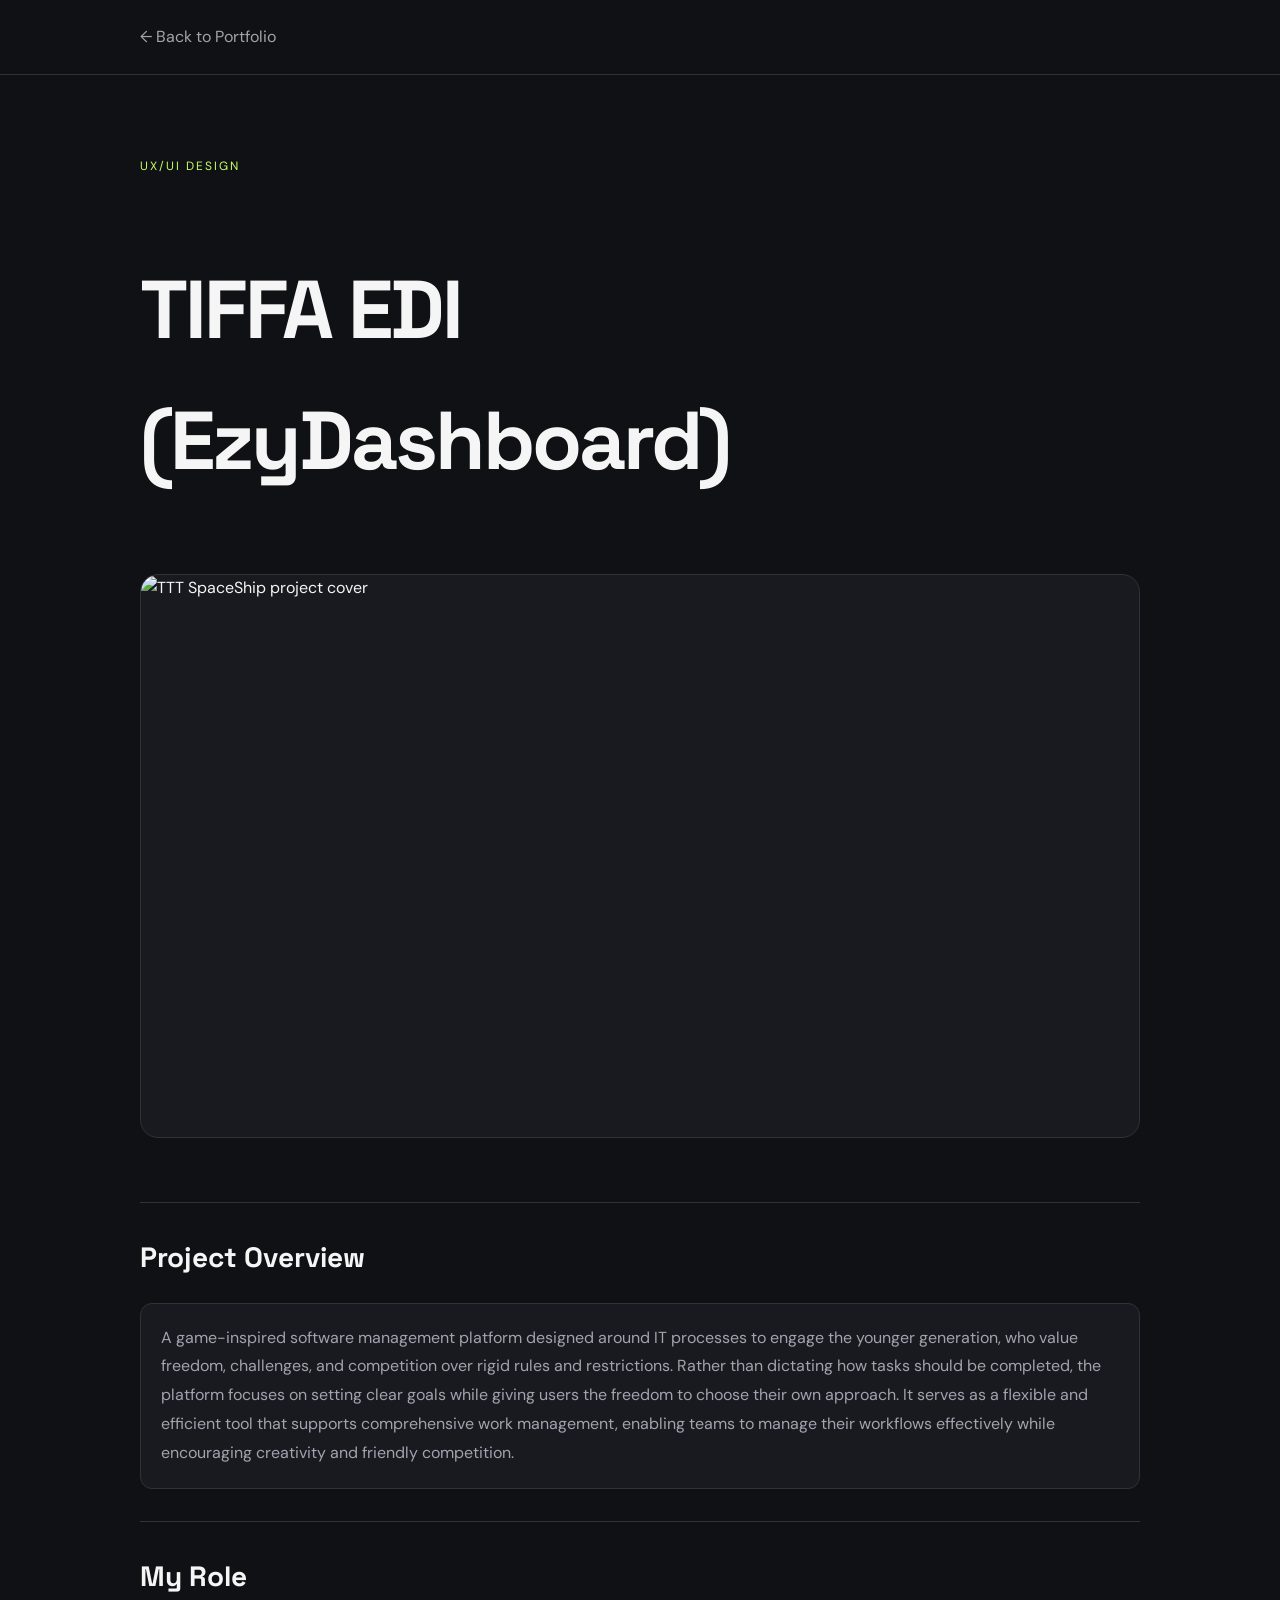
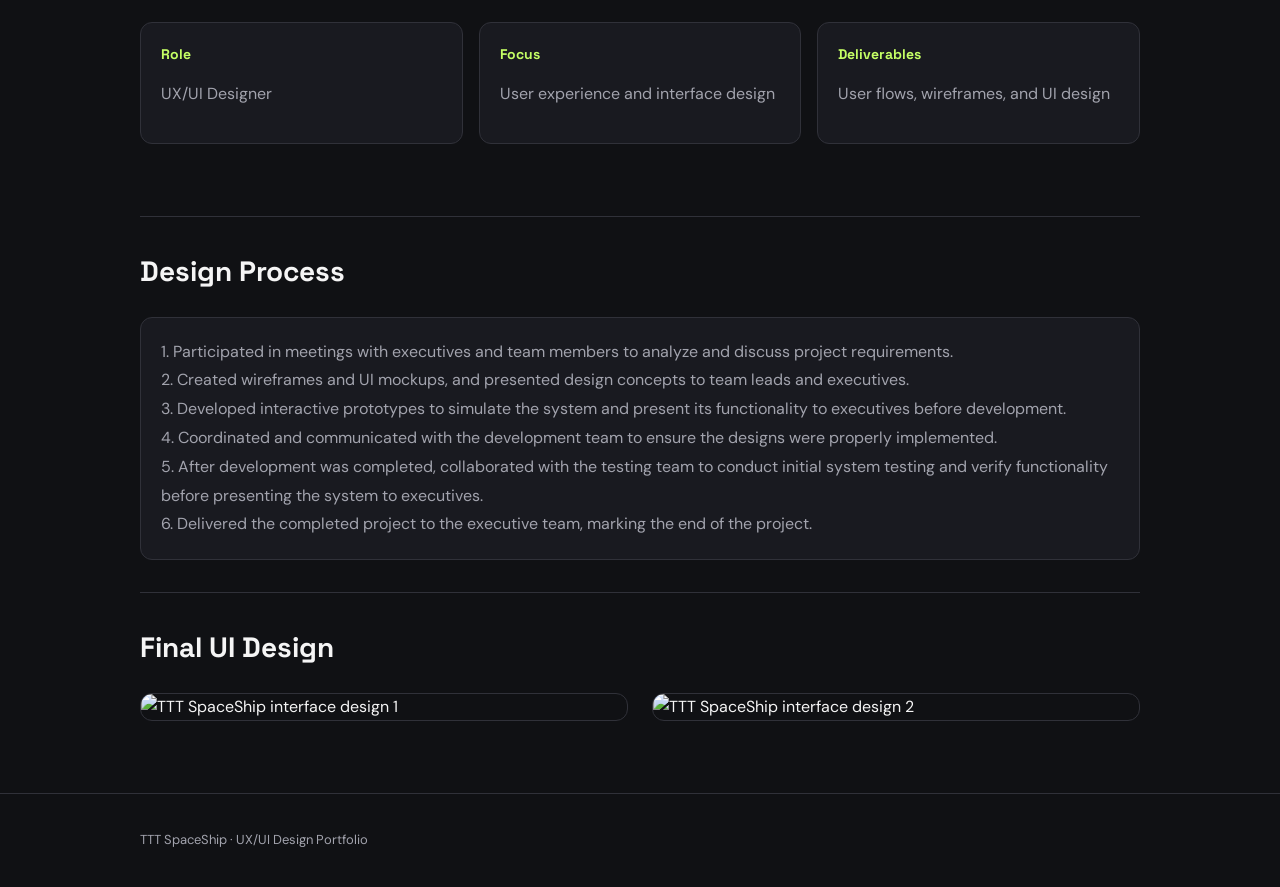
==== project/TiffaEDI.html @ abe0d2e6 "Create TiffaEDI.html" ====
<!DOCTYPE html>
<html lang="en">
<head>
  <meta charset="UTF-8">
  <meta name="viewport" content="width=device-width, initial-scale=1.0">
  
  <link rel="preconnect" href="https://fonts.googleapis.com">
  <link rel="preconnect" href="https://fonts.gstatic.com" crossorigin>
  <link href="https://fonts.googleapis.com/css2?family=DM+Sans:wght@400;500;600;700&family=Space+Grotesk:wght@400;500;600;700&display=swap" rel="stylesheet">


  <title>TIFFA EDI Project</title>

  <style>
    :root {
      --bg: #101114;
      --surface: #191a20;
      --text: #f5f5f5;
      --muted: #a2a3ad;
      --border: #303139;
      --accent: #c5ff65;
    }

    * {
      box-sizing: border-box;
    }
   
    body {
      margin: 0;
      font-family: "DM Sans", sans-serif;
      background: var(--bg);
      color: var(--text);
      line-height: 1.6;
    }


    a {
      color: inherit;
      text-decoration: none;
    }

    .container {
      width: min(1000px, 90%);
      margin: 0 auto;
    }

    .navbar {
      padding: 24px 0;
      border-bottom: 1px solid var(--border);
    }

    .back-link {
      color: var(--muted);
      transition: color .2s;
    }

    .back-link:hover {
      color: var(--accent);
    }

    .hero {
      padding: 70px 0 40px;
    }

    .eyebrow {
      color: var(--accent);
      font-size: 12px;
      letter-spacing: 2px;
      text-transform: uppercase;
    }

    h1,
    h2,
    h3 {
      font-family: "Space Grotesk", sans-serif;
    }

    h1 {
      font-size: clamp(42px, 7vw, 82px);
      letter-spacing: -3px;
      max-width: 850px;
    }

    h1 span {
      color: var(--accent);
    }
    
    h2 {
      margin-top: 0;
      font-size: 28px;
    }

    .intro {
      max-width: 680px;
      color: var(--muted);
      font-size: 17px;
    }

    .cover {
      margin: 36px 0 64px;
      overflow: hidden;
      border: 1px solid var(--border);
      border-radius: 18px;
      background: var(--surface);
    }

    .cover img {
      display: block;
      width: 100%;
      aspect-ratio: 16 / 9;
      object-fit: cover;
    }

    .section {
      padding: 32px 0;
      border-top: 1px solid var(--border);
    }

    .section p,
    .section li {
      color: var(--muted);
    }

    .details {
      display: grid;
      grid-template-columns: repeat(3, minmax(0, 1fr));
      gap: 16px;
    }

    
    .detail-card {
      padding: 20px;
      border: 1px solid var(--border);
      border-radius: 12px;
      background: var(--surface);
    
      transition:
        border-color 0.3s ease,
        box-shadow 0.3s ease,
        transform 0.3s ease,
        background 0.3s ease;
    }
    
    .detail-card:hover {
      border-color: var(--accent);
      background: rgba(197, 255, 101, 0.04);
    
      box-shadow:
        0 0 8px rgba(197, 255, 101, 0.16),
        0 0 20px rgba(197, 255, 101, 0.08);
    
      transform: translateY(-3px);
    }
    
    /* Project Overview */
    .overview-card p {
      margin: 0;
      color: var(--muted);
      line-height: 1.8;
    }


    .detail-card h3 {
      margin-top: 0;
      font-size: 14px;
      color: var(--accent);
    }
    
    .gallery {
      display: grid;
      grid-template-columns: repeat(2, minmax(0, 1fr));
      gap: 24px;
      align-items: start;
    }
    
    .gallery figure {
      margin: 0;
    }
    
    .gallery img {
      display: block;
      width: 100%;
      height: auto;
      border: 1px solid var(--border);
      border-radius: 12px;
    }

    .gallery figcaption {
      margin-top: 8px;
      color: var(--muted);
      font-size: 13px;
    }

    footer {
      padding: 36px 0;
      margin-top: 40px;
      border-top: 1px solid var(--border);
      color: var(--muted);
      font-size: 13px;
    }

    @media (max-width: 650px) {
      .gallery {
        grid-template-columns: 1fr;
      }
    }
  </style>
</head>

<body>

  <header class="navbar">
    <div class="container">
      <a class="back-link" href="../index.html">
        ← Back to Portfolio
      </a>
    </div>
  </header>

  <main class="container">

    <section class="hero">
      <p class="eyebrow">UX/UI Design</p>

      <h1>TIFFA EDI (EzyDashboard)</h1>
      <div class="cover">
        <img
          src="../images/ttt-spaceship-cover.jpg"
          alt="TTT SpaceShip project cover"
        >
      </div>

      <section class="section">
        <h2>Project Overview</h2>
      
        <div class="detail-card overview-card">
          <p>A game-inspired software management platform designed around IT processes to engage the younger generation, 
              who value freedom, challenges, and competition over rigid rules and restrictions. Rather than dictating how tasks should be completed, 
              the platform focuses on setting clear goals while giving users the freedom to choose their own approach. It serves as a flexible and efficient 
              tool that supports comprehensive work management, enabling teams to manage their workflows effectively while encouraging creativity 
              and friendly competition.
            </p>
        </div>
      </section>

      <section class="section">
        <h2>My Role</h2>
        <div class="details">
          <div class="detail-card">
            <h3>Role</h3>
            <p>UX/UI Designer</p>
          </div>
  
          <div class="detail-card">
            <h3>Focus</h3>
            <p>User experience and interface design</p>
          </div>
  
          <div class="detail-card">
            <h3>Deliverables</h3>
            <p>User flows, wireframes, and UI design</p>
          </div>
        </div>
      </section>
    </section>

    <section class="section">
      <h2>Design Process</h2>
      <div class="detail-card overview-card">
        <p>
          1. Participated in meetings with executives and team members to analyze and discuss project requirements.<br>
          2. Created wireframes and UI mockups, and presented design concepts to team leads and executives.<br>
          3. Developed interactive prototypes to simulate the system and present its functionality to executives before development.<br>
          4. Coordinated and communicated with the development team to ensure the designs were properly implemented.<br>
          5. After development was completed, collaborated with the testing team to conduct initial system testing and verify functionality before presenting the system to executives.<br>
          6. Delivered the completed project to the executive team, marking the end of the project.<br>
        </p>
      </div>
    </section>
    
    <section class="section">
      <h2>Final UI Design</h2>
    
      <div class="gallery">
        <figure>
          <img
            src="../images/ttt-spaceship-ui-01.jpg"
            alt="TTT SpaceShip interface design 1"
            loading="lazy"
          >
        </figure>
    
        <figure>
          <img
            src="../images/ttt-spaceship-ui-02.jpg"
            alt="TTT SpaceShip interface design 2"
            loading="lazy"
          >
        </figure>
      </div>
    </section>

  </main>

  <footer>
    <div class="container">
      TTT SpaceShip · UX/UI Design Portfolio
    </div>
  </footer>

</body>
</html>
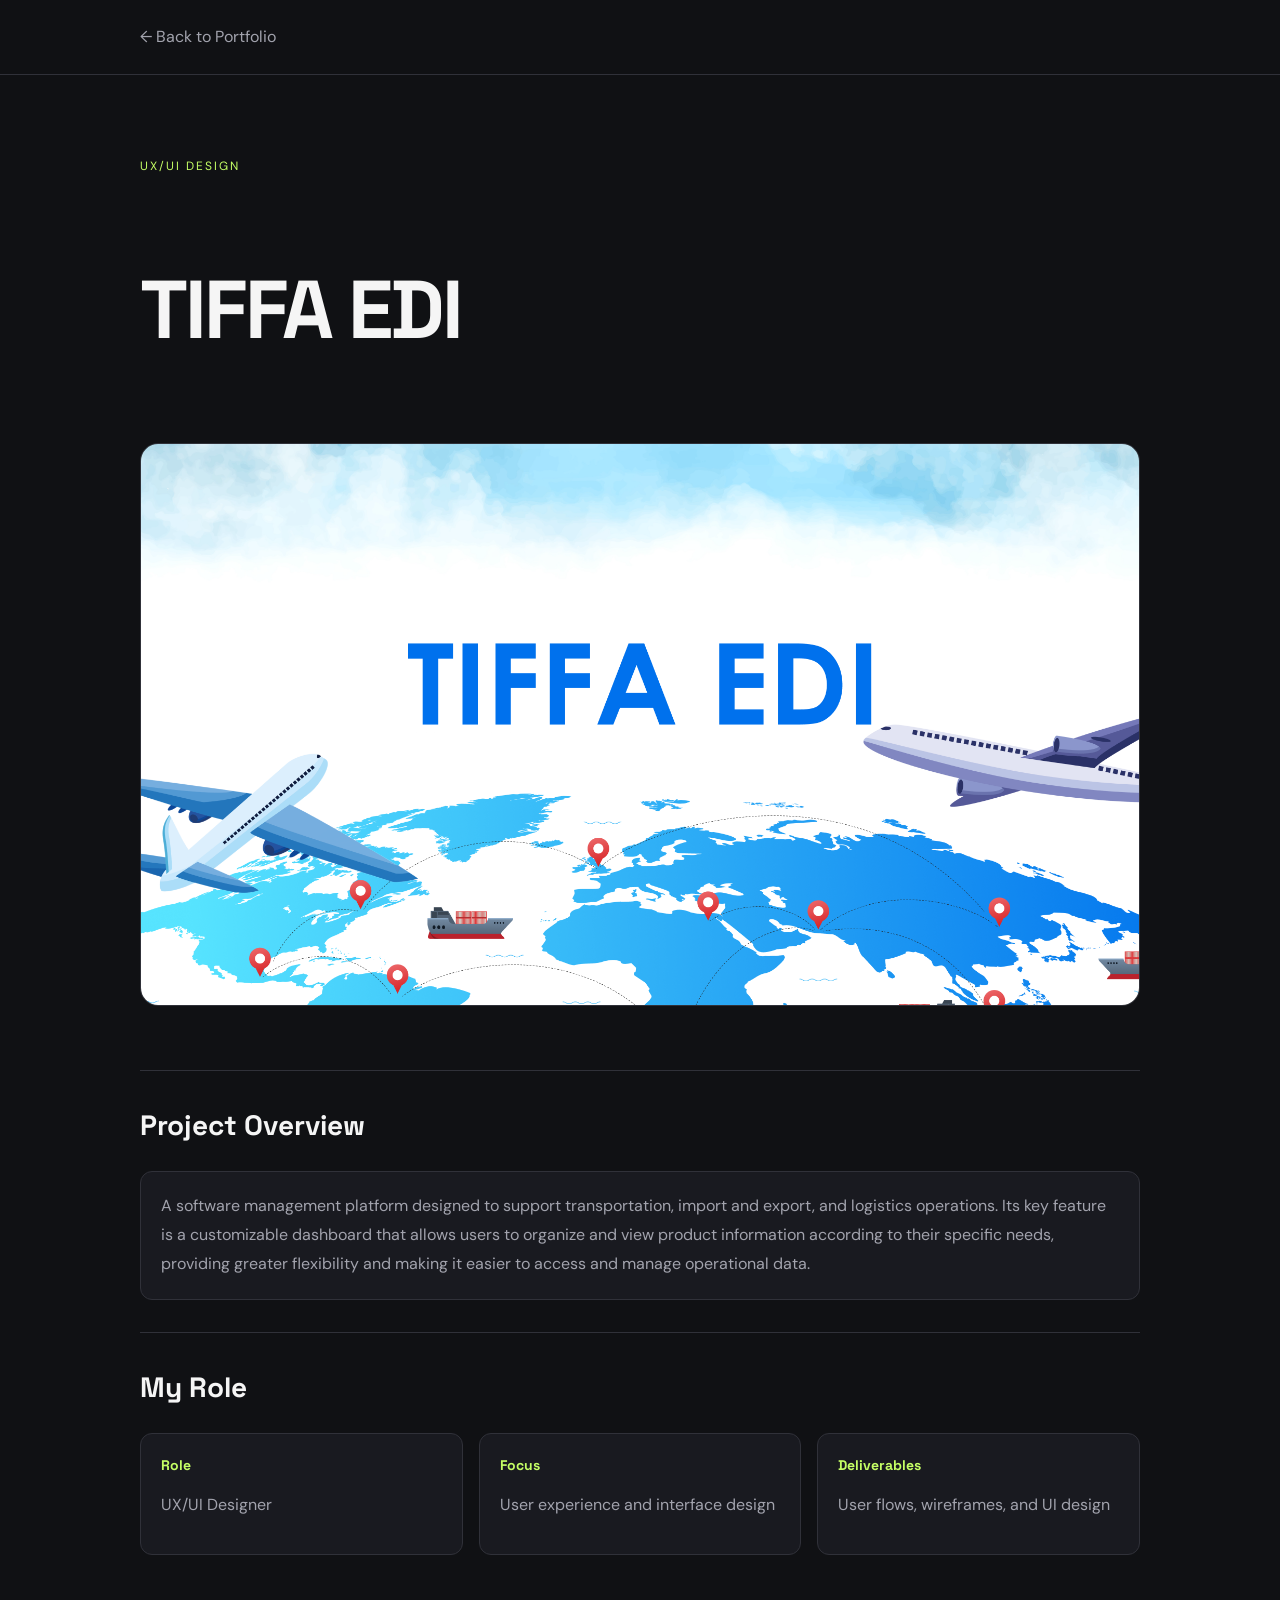
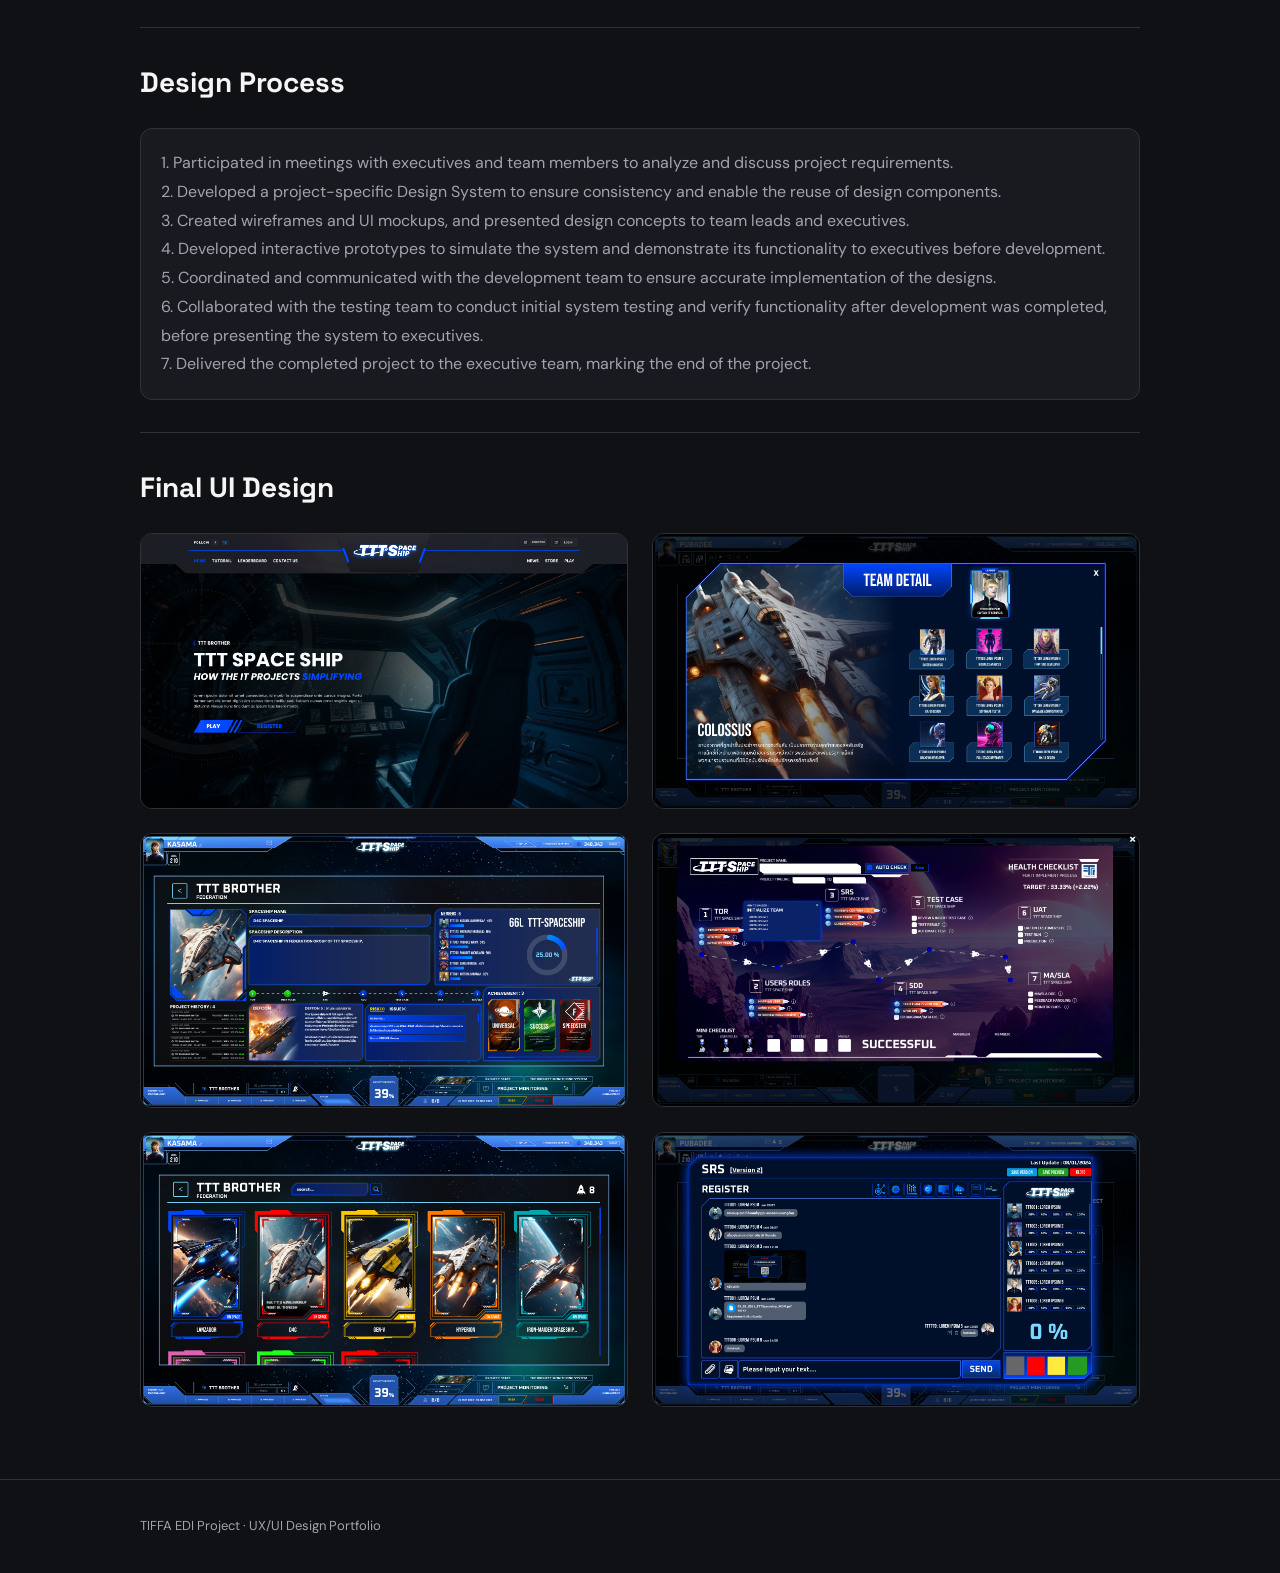
==== commit 0c6b5080: "Revise project title and update content for TiffaEDI Updated the project title and description to re" ====
--- a/project/TiffaEDI.html
+++ b/project/TiffaEDI.html
@@ -10,7 +10,7 @@
   <link href="https://fonts.googleapis.com/css2?family=DM+Sans:wght@400;500;600;700&family=Space+Grotesk:wght@400;500;600;700&display=swap" rel="stylesheet">
 
 
-  <title>TIFFA EDI Project</title>
+  <title>TTT SpaceShip Project</title>
 
   <style>
     :root {
@@ -223,11 +223,11 @@
     <section class="hero">
       <p class="eyebrow">UX/UI Design</p>
 
-      <h1>TIFFA EDI (EzyDashboard)</h1>
+      <h1>TIFFA EDI</h1>
       <div class="cover">
         <img
-          src="../images/ttt-spaceship-cover.jpg"
-          alt="TTT SpaceShip project cover"
+          src="../Images/CoverImg/TIFFAEDI.png"
+          alt="TiffaEDI Img cover"
         >
       </div>
 
@@ -235,11 +235,10 @@
         <h2>Project Overview</h2>
       
         <div class="detail-card overview-card">
-          <p>A game-inspired software management platform designed around IT processes to engage the younger generation, 
-              who value freedom, challenges, and competition over rigid rules and restrictions. Rather than dictating how tasks should be completed, 
-              the platform focuses on setting clear goals while giving users the freedom to choose their own approach. It serves as a flexible and efficient 
-              tool that supports comprehensive work management, enabling teams to manage their workflows effectively while encouraging creativity 
-              and friendly competition.
+          <p>A software management platform designed to support transportation, 
+            import and export, and logistics operations. Its key feature is a customizable dashboard 
+            that allows users to organize and view product information according to their specific needs, 
+            providing greater flexibility and making it easier to access and manage operational data.
             </p>
         </div>
       </section>
@@ -270,11 +269,12 @@
       <div class="detail-card overview-card">
         <p>
           1. Participated in meetings with executives and team members to analyze and discuss project requirements.<br>
-          2. Created wireframes and UI mockups, and presented design concepts to team leads and executives.<br>
-          3. Developed interactive prototypes to simulate the system and present its functionality to executives before development.<br>
-          4. Coordinated and communicated with the development team to ensure the designs were properly implemented.<br>
-          5. After development was completed, collaborated with the testing team to conduct initial system testing and verify functionality before presenting the system to executives.<br>
-          6. Delivered the completed project to the executive team, marking the end of the project.<br>
+          2. Developed a project-specific Design System to ensure consistency and enable the reuse of design components.<br>
+          3. Created wireframes and UI mockups, and presented design concepts to team leads and executives.<br>          
+          4. Developed interactive prototypes to simulate the system and demonstrate its functionality to executives before development.<br>         
+          5. Coordinated and communicated with the development team to ensure accurate implementation of the designs.<br>         
+          6. Collaborated with the testing team to conduct initial system testing and verify functionality after development was completed, before presenting the system to executives.<br>         
+          7. Delivered the completed project to the executive team, marking the end of the project.<br>
         </p>
       </div>
     </section>
@@ -285,7 +285,7 @@
       <div class="gallery">
         <figure>
           <img
-            src="../images/ttt-spaceship-ui-01.jpg"
+            src="../Images/projectSpaceShip/TTTSpaceship01.png"
             alt="TTT SpaceShip interface design 1"
             loading="lazy"
           >
@@ -293,8 +293,40 @@
     
         <figure>
           <img
-            src="../images/ttt-spaceship-ui-02.jpg"
+            src="../Images/projectSpaceShip/TTTSpaceship02.png"
             alt="TTT SpaceShip interface design 2"
+            loading="lazy"
+          >
+        </figure>
+
+        <figure>
+          <img
+            src="../Images/projectSpaceShip/TTTSpaceship03.png"
+            alt="TTT SpaceShip interface design 3"
+            loading="lazy"
+          >
+        </figure>
+
+        <figure>
+          <img
+            src="../Images/projectSpaceShip/TTTSpaceship04.png"
+            alt="TTT SpaceShip interface design 4"
+            loading="lazy"
+          >
+        </figure>
+
+        <figure>
+          <img
+            src="../Images/projectSpaceShip/TTTSpaceship05.png"
+            alt="TTT SpaceShip interface design 5"
+            loading="lazy"
+          >
+        </figure>
+
+        <figure>
+          <img
+            src="../Images/projectSpaceShip/TTTSpaceship06.png"
+            alt="TTT SpaceShip interface design 6"
             loading="lazy"
           >
         </figure>
@@ -305,7 +337,7 @@
 
   <footer>
     <div class="container">
-      TTT SpaceShip · UX/UI Design Portfolio
+      TIFFA EDI Project · UX/UI Design Portfolio
     </div>
   </footer>
 
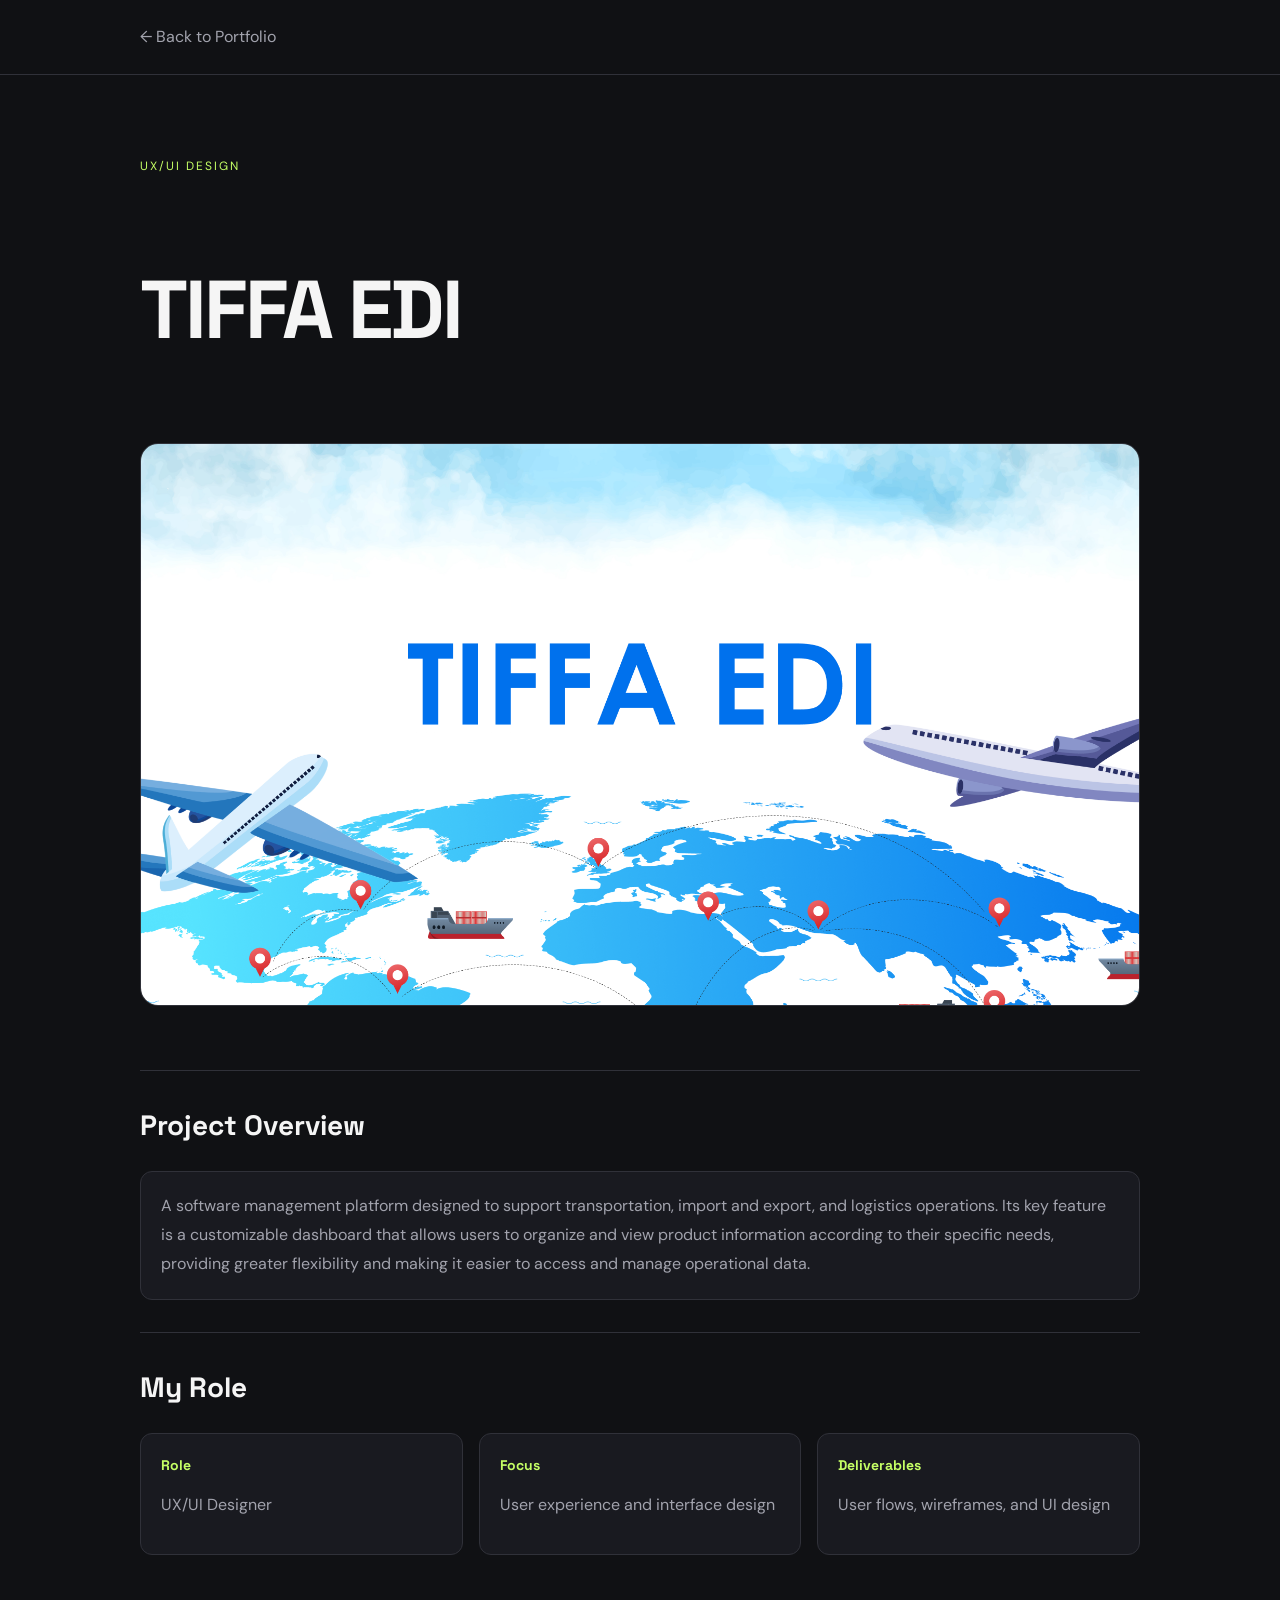
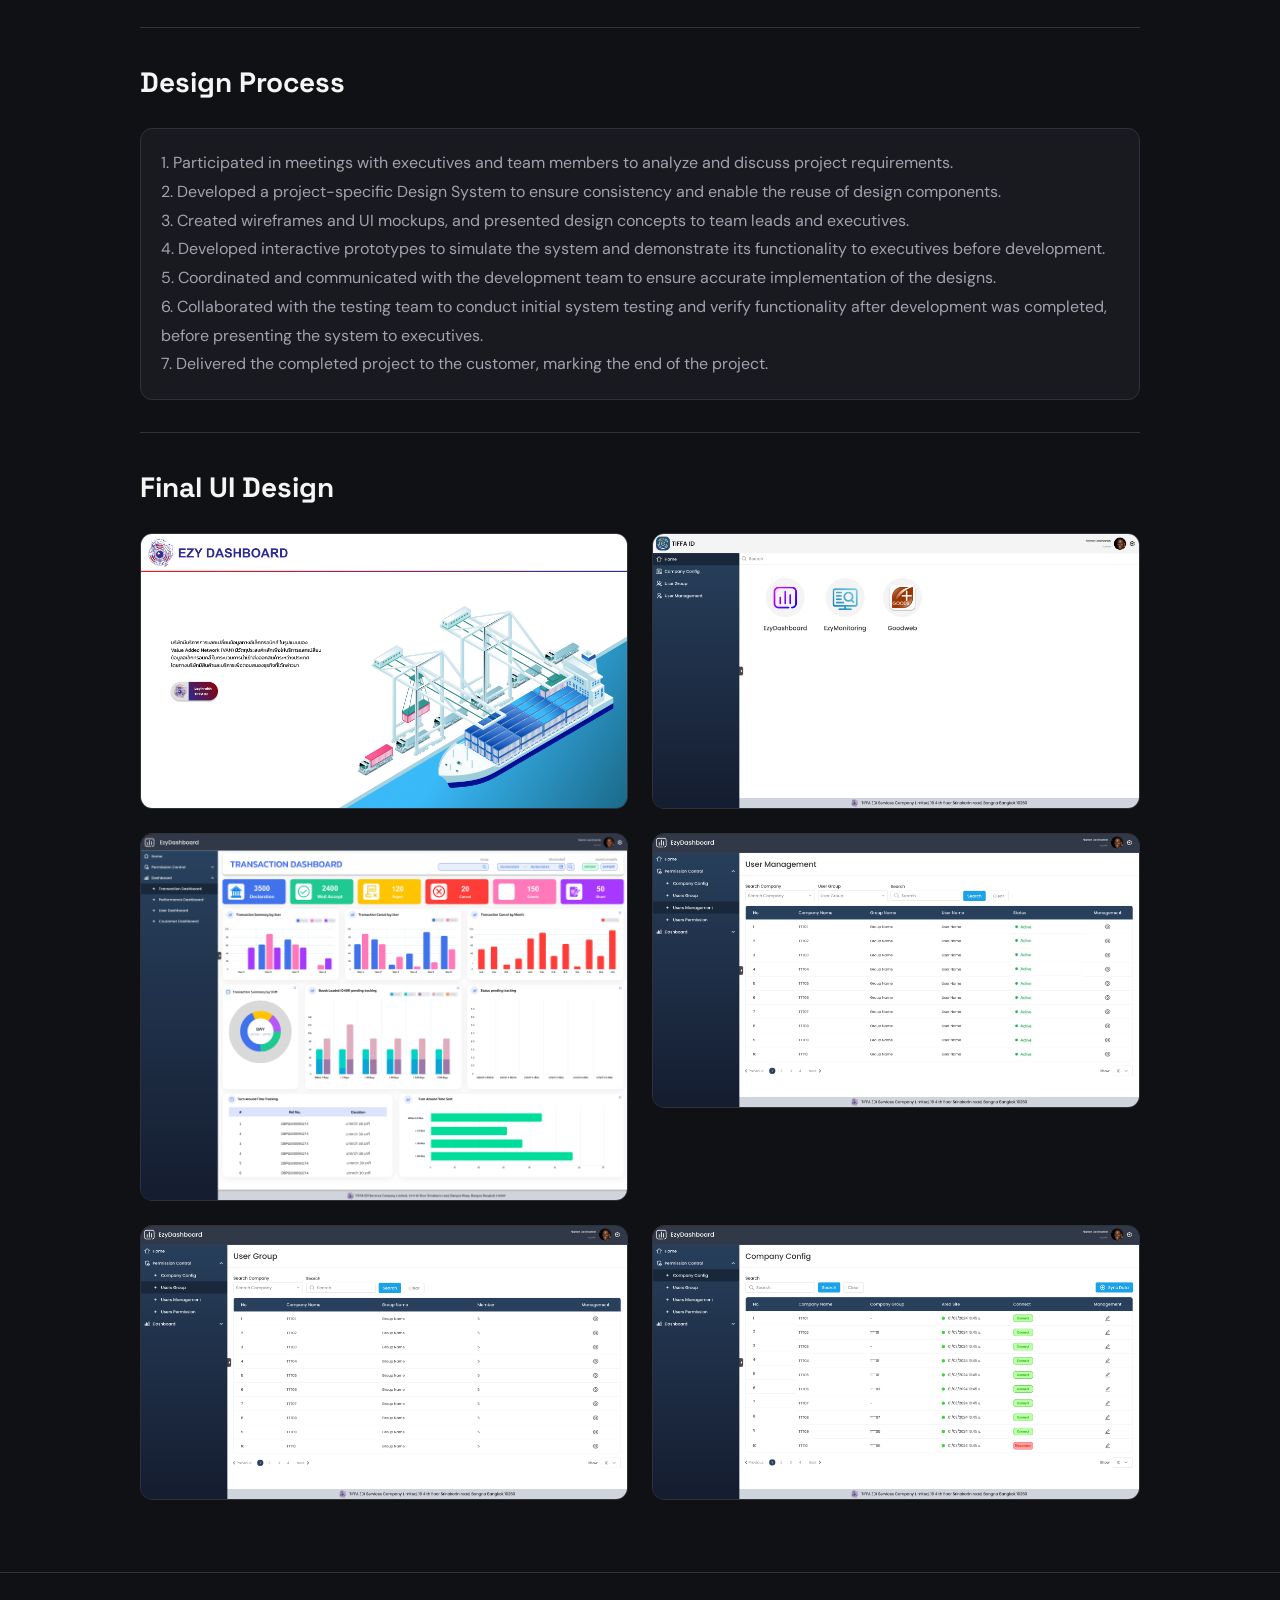
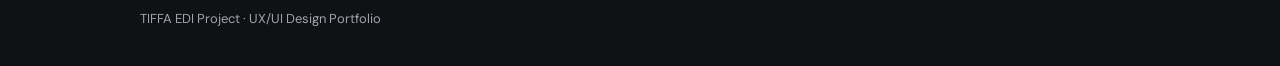
==== commit cf086194: "Rename project and update image references" ====
--- a/project/TiffaEDI.html
+++ b/project/TiffaEDI.html
@@ -10,7 +10,7 @@
   <link href="https://fonts.googleapis.com/css2?family=DM+Sans:wght@400;500;600;700&family=Space+Grotesk:wght@400;500;600;700&display=swap" rel="stylesheet">
 
 
-  <title>TTT SpaceShip Project</title>
+  <title>TIFFA EDI Project</title>
 
   <style>
     :root {
@@ -274,7 +274,7 @@
           4. Developed interactive prototypes to simulate the system and demonstrate its functionality to executives before development.<br>         
           5. Coordinated and communicated with the development team to ensure accurate implementation of the designs.<br>         
           6. Collaborated with the testing team to conduct initial system testing and verify functionality after development was completed, before presenting the system to executives.<br>         
-          7. Delivered the completed project to the executive team, marking the end of the project.<br>
+          7. Delivered the completed project to the customer, marking the end of the project.<br>
         </p>
       </div>
     </section>
@@ -285,48 +285,48 @@
       <div class="gallery">
         <figure>
           <img
-            src="../Images/projectSpaceShip/TTTSpaceship01.png"
-            alt="TTT SpaceShip interface design 1"
-            loading="lazy"
-          >
-        </figure>
-    
-        <figure>
-          <img
-            src="../Images/projectSpaceShip/TTTSpaceship02.png"
-            alt="TTT SpaceShip interface design 2"
-            loading="lazy"
-          >
-        </figure>
-
-        <figure>
-          <img
-            src="../Images/projectSpaceShip/TTTSpaceship03.png"
-            alt="TTT SpaceShip interface design 3"
-            loading="lazy"
-          >
-        </figure>
-
-        <figure>
-          <img
-            src="../Images/projectSpaceShip/TTTSpaceship04.png"
-            alt="TTT SpaceShip interface design 4"
-            loading="lazy"
-          >
-        </figure>
-
-        <figure>
-          <img
-            src="../Images/projectSpaceShip/TTTSpaceship05.png"
-            alt="TTT SpaceShip interface design 5"
-            loading="lazy"
-          >
-        </figure>
-
-        <figure>
-          <img
-            src="../Images/projectSpaceShip/TTTSpaceship06.png"
-            alt="TTT SpaceShip interface design 6"
+            src="../Images/projectTIFFA/Tiffa01.png"
+            alt="TiffaEDI project design 1"
+            loading="lazy"
+          >
+        </figure>
+    
+        <figure>
+          <img
+            src="../Images/projectTIFFA/Tiffa02.png"
+            alt="TiffaEDI project design 2"
+            loading="lazy"
+          >
+        </figure>
+
+        <figure>
+          <img
+            src="../Images/projectTIFFA/Tiffa03.png"
+            alt="TiffaEDI project design 3"
+            loading="lazy"
+          >
+        </figure>
+
+        <figure>
+          <img
+            src="../Images/projectTIFFA/Tiffa04.png"
+            alt="TiffaEDI project design 4"
+            loading="lazy"
+          >
+        </figure>
+
+        <figure>
+          <img
+            src="../Images/projectTIFFA/Tiffa05.png"
+            alt="TiffaEDI project design 5"
+            loading="lazy"
+          >
+        </figure>
+
+        <figure>
+          <img
+            src="../Images/projectTIFFA/Tiffa06.png"
+            alt="TiffaEDI project design 6"
             loading="lazy"
           >
         </figure>
